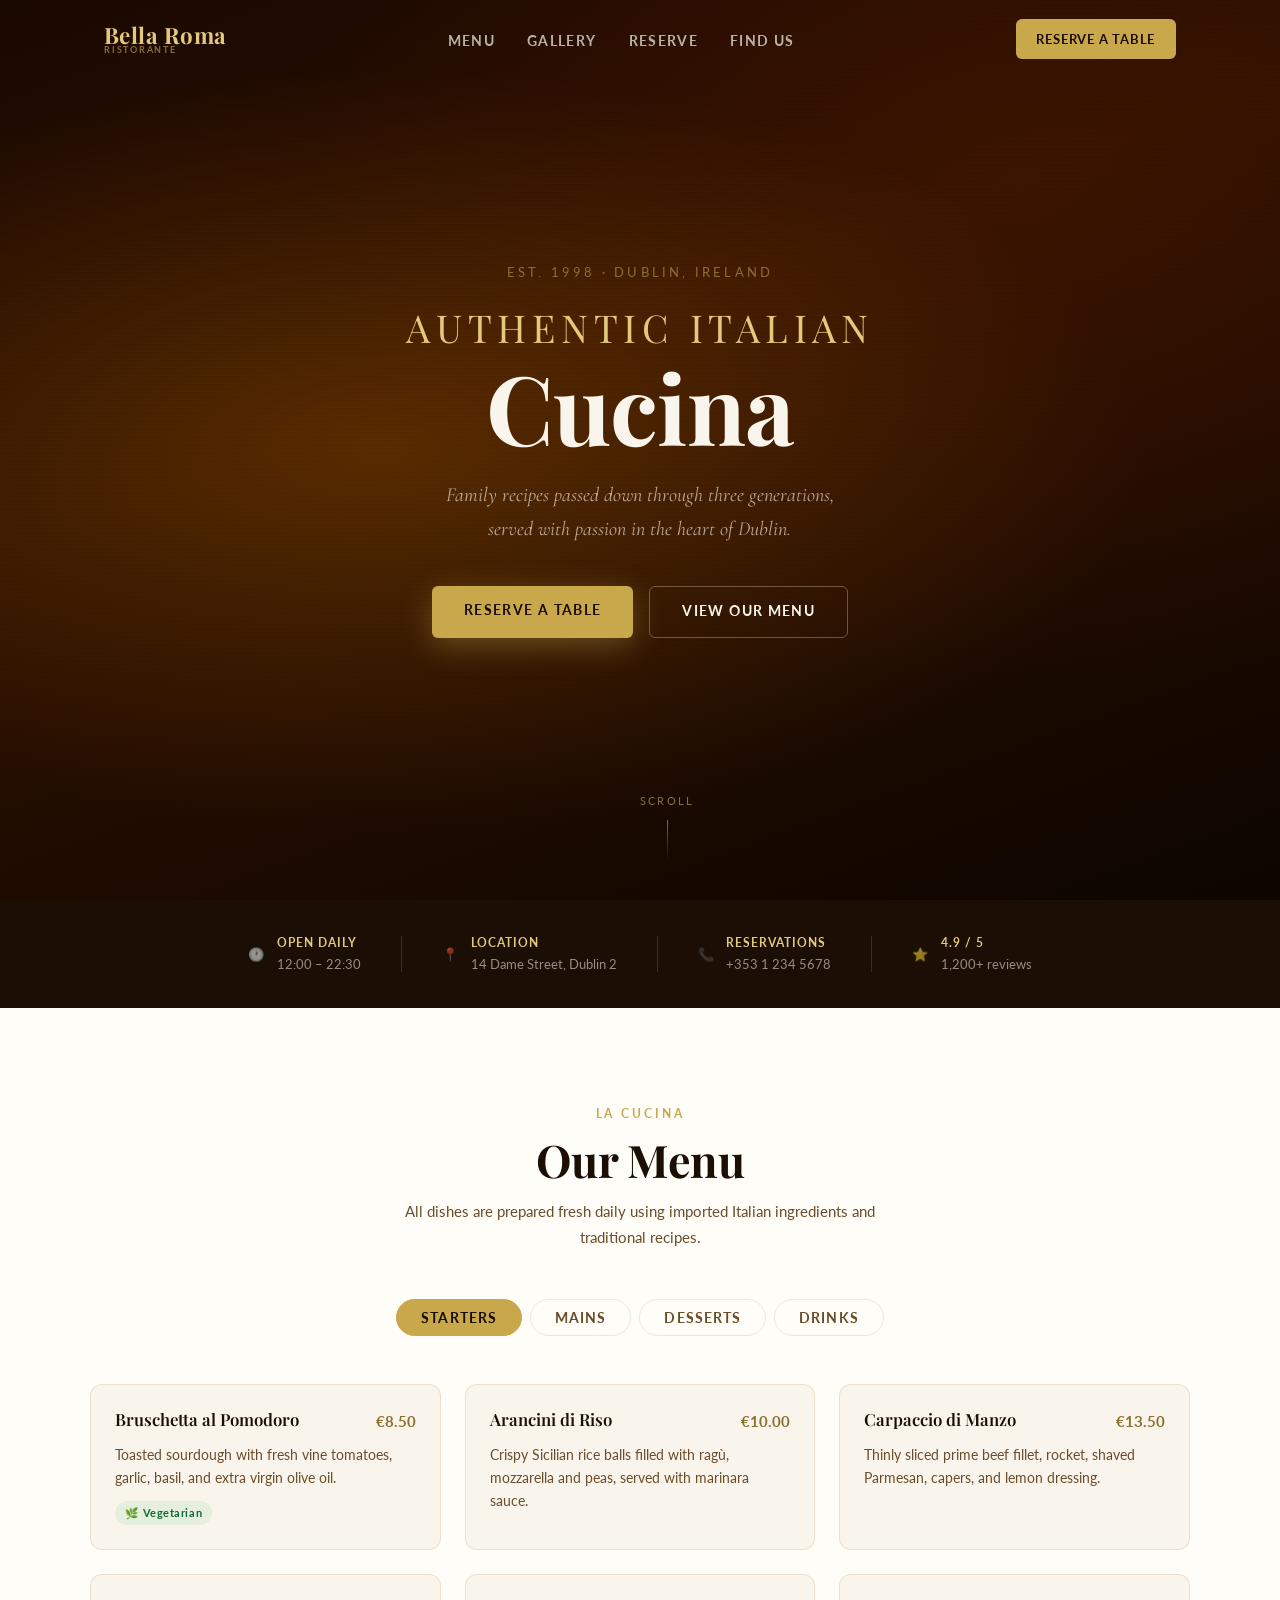
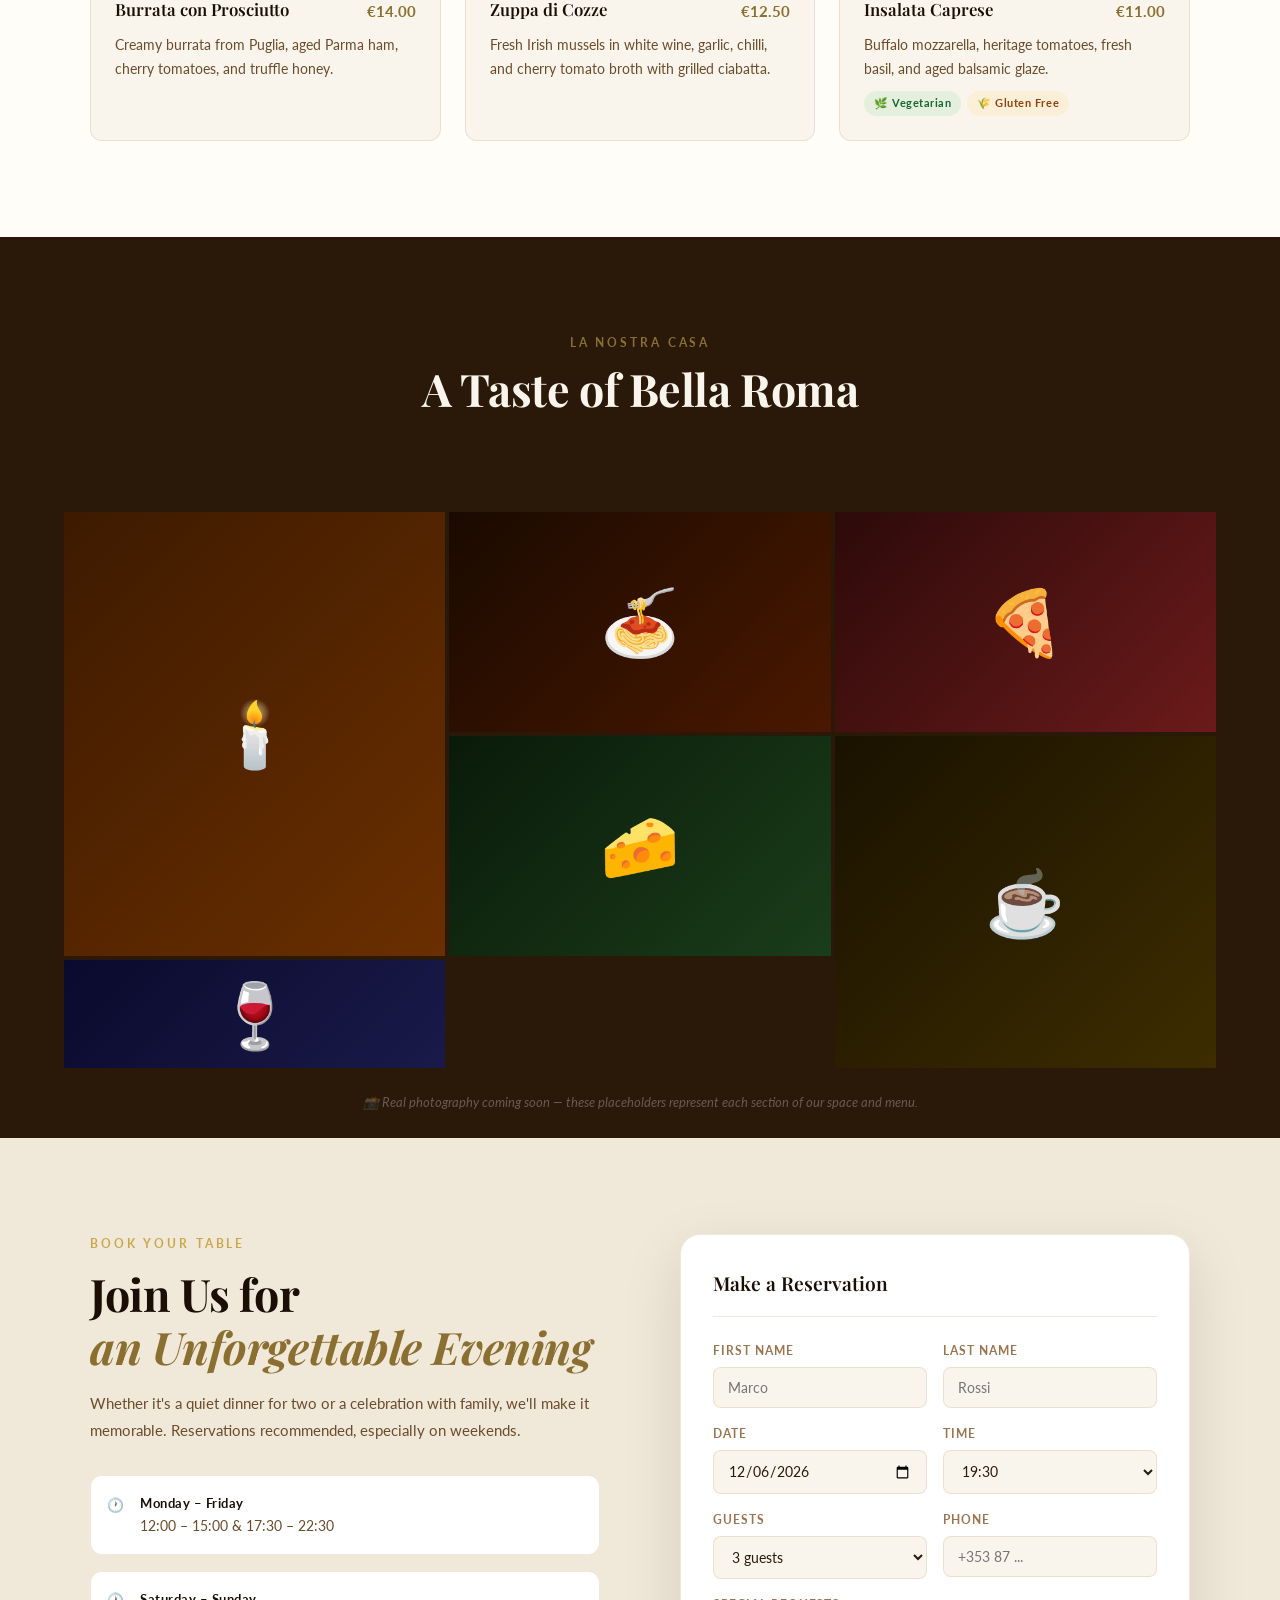
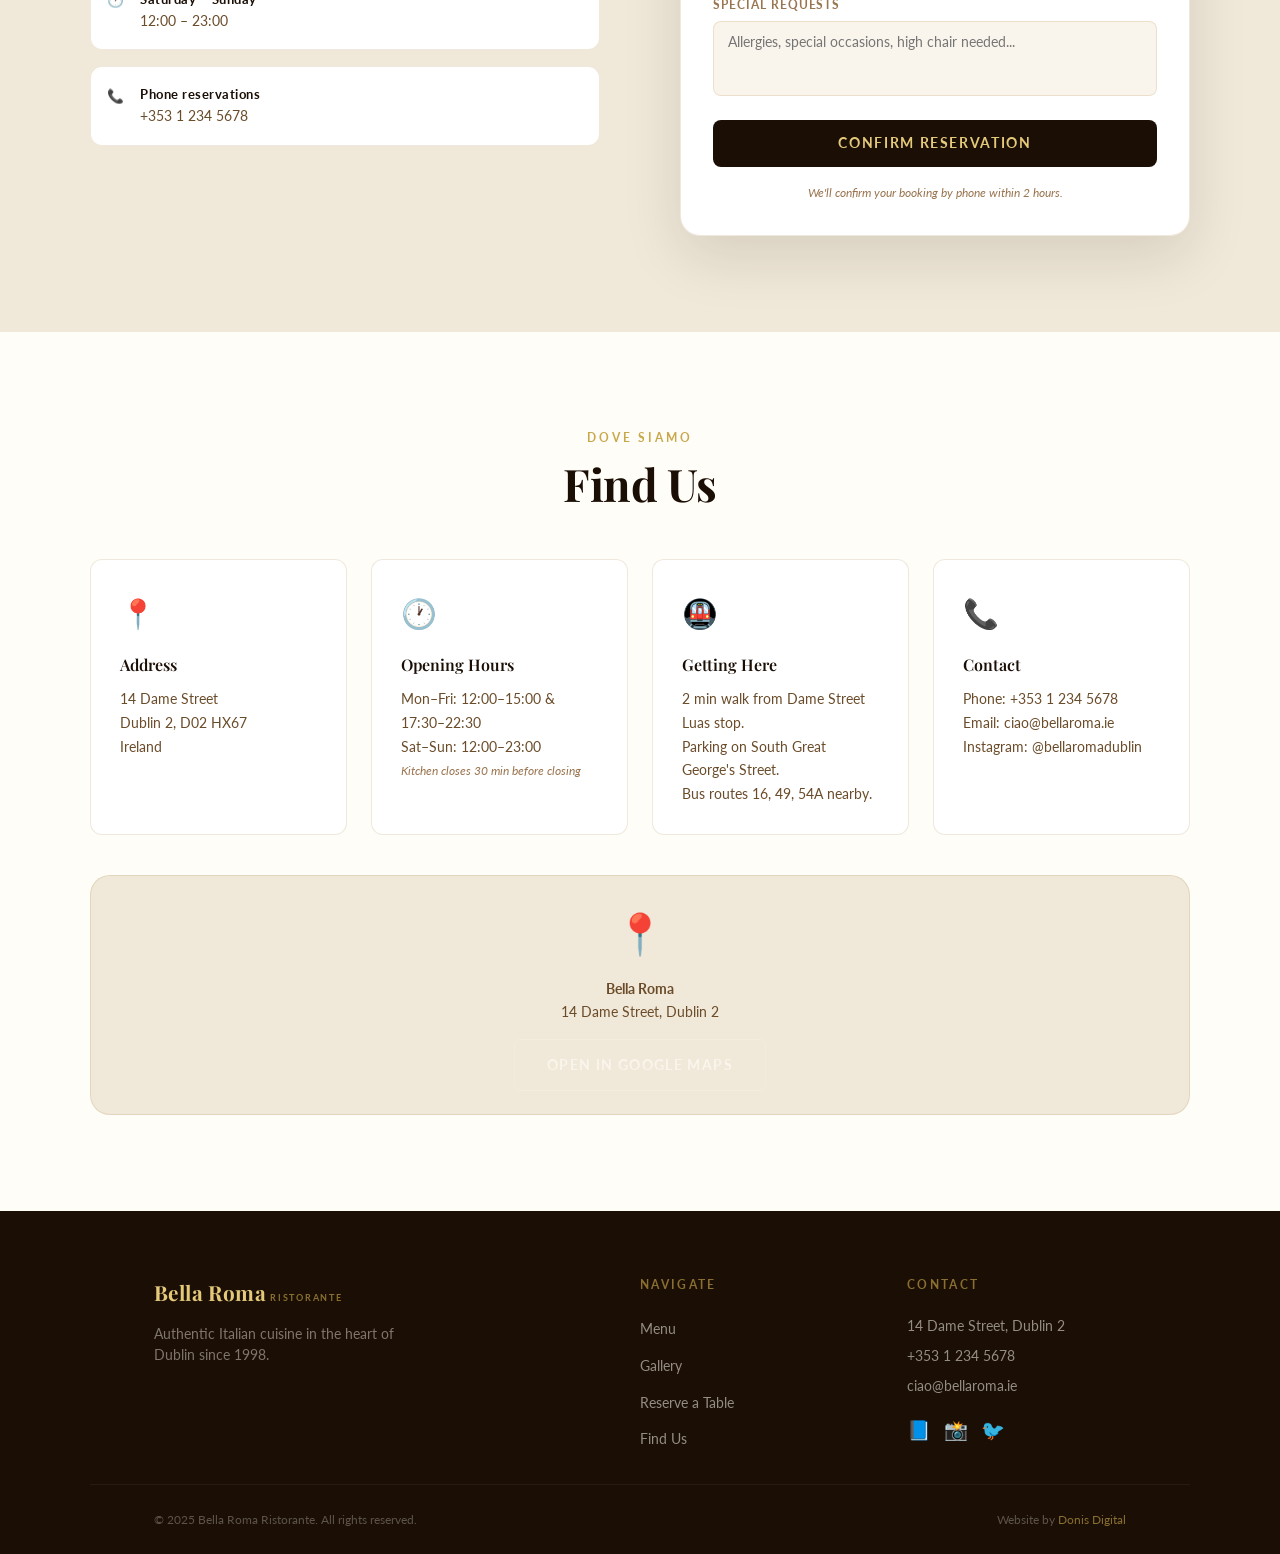
==== demos/bella-roma/index.html @ 7e06ce03 "Add Bella Roma demo" ====
<!DOCTYPE html>
<html lang="en">
<head>
  <meta charset="UTF-8"/>
  <meta name="viewport" content="width=device-width, initial-scale=1.0"/>
  <title>Bella Roma — Authentic Italian Restaurant Dublin</title>
  <link rel="preconnect" href="https://fonts.googleapis.com"/>
  <link href="https://fonts.googleapis.com/css2?family=Playfair+Display:ital,wght@0,400;0,600;0,700;1,400;1,600&family=Lato:wght@300;400;700&family=Cormorant+Garamond:ital,wght@0,300;0,400;1,300;1,400&display=swap" rel="stylesheet"/>
  <link rel="stylesheet" href="style.css"/>
</head>
<body>

  <!-- NAV -->
  <nav id="navbar">
    <div class="nav-inner">
      <div class="nav-logo">
        <span class="logo-text">Bella Roma</span>
        <span class="logo-sub">RISTORANTE</span>
      </div>
      <ul class="nav-links">
        <li><a href="#menu">Menu</a></li>
        <li><a href="#gallery">Gallery</a></li>
        <li><a href="#reservation">Reserve</a></li>
        <li><a href="#info">Find Us</a></li>
      </ul>
      <a href="#reservation" class="nav-reserve">Reserve a Table</a>
      <button class="nav-burger" id="burger" aria-label="Toggle menu">&#9776;</button>
    </div>
  </nav>

  <!-- MOBILE MENU -->
  <div class="mobile-menu" id="mobileMenu">
    <ul>
      <li><a href="#menu" onclick="closeMobile()">Menu</a></li>
      <li><a href="#gallery" onclick="closeMobile()">Gallery</a></li>
      <li><a href="#reservation" onclick="closeMobile()">Reserve</a></li>
      <li><a href="#info" onclick="closeMobile()">Find Us</a></li>
    </ul>
  </div>

  <!-- HERO -->
  <section id="hero">
    <div class="hero-bg"></div>
    <div class="hero-overlay"></div>
    <div class="hero-content">
      <p class="hero-eyebrow">Est. 1998 · Dublin, Ireland</p>
      <h1>
        <span class="hero-line1">Authentic Italian</span>
        <span class="hero-line2">Cucina</span>
      </h1>
      <p class="hero-desc">Family recipes passed down through three generations,<br/>served with passion in the heart of Dublin.</p>
      <div class="hero-ctas">
        <a href="#reservation" class="btn-primary">Reserve a Table</a>
        <a href="#menu" class="btn-outline">View Our Menu</a>
      </div>
    </div>
    <div class="hero-scroll">
      <span>Scroll</span>
      <div class="scroll-line"></div>
    </div>
  </section>

  <!-- INTRO STRIP -->
  <div class="intro-strip">
    <div class="strip-item">
      <span class="strip-icon">🕐</span>
      <div>
        <strong>Open Daily</strong>
        <span>12:00 – 22:30</span>
      </div>
    </div>
    <div class="strip-divider"></div>
    <div class="strip-item">
      <span class="strip-icon">📍</span>
      <div>
        <strong>Location</strong>
        <span>14 Dame Street, Dublin 2</span>
      </div>
    </div>
    <div class="strip-divider"></div>
    <div class="strip-item">
      <span class="strip-icon">📞</span>
      <div>
        <strong>Reservations</strong>
        <span>+353 1 234 5678</span>
      </div>
    </div>
    <div class="strip-divider"></div>
    <div class="strip-item">
      <span class="strip-icon">⭐</span>
      <div>
        <strong>4.9 / 5</strong>
        <span>1,200+ reviews</span>
      </div>
    </div>
  </div>

  <!-- MENU -->
  <section id="menu">
    <div class="container">
      <div class="section-header reveal">
        <p class="section-eyebrow">La Cucina</p>
        <h2>Our Menu</h2>
        <p class="section-sub">All dishes are prepared fresh daily using imported Italian ingredients and traditional recipes.</p>
      </div>

      <div class="menu-tabs reveal">
        <button class="tab-btn active" data-tab="starters">Starters</button>
        <button class="tab-btn" data-tab="mains">Mains</button>
        <button class="tab-btn" data-tab="desserts">Desserts</button>
        <button class="tab-btn" data-tab="drinks">Drinks</button>
      </div>

      <!-- STARTERS -->
      <div class="menu-panel active" id="tab-starters">
        <div class="menu-grid">
          <div class="menu-item reveal">
            <div class="menu-item-header">
              <h3>Bruschetta al Pomodoro</h3>
              <span class="price">€8.50</span>
            </div>
            <p>Toasted sourdough with fresh vine tomatoes, garlic, basil, and extra virgin olive oil.</p>
            <div class="menu-tags"><span class="tag veg">🌿 Vegetarian</span></div>
          </div>
          <div class="menu-item reveal">
            <div class="menu-item-header">
              <h3>Arancini di Riso</h3>
              <span class="price">€10.00</span>
            </div>
            <p>Crispy Sicilian rice balls filled with ragù, mozzarella and peas, served with marinara sauce.</p>
          </div>
          <div class="menu-item reveal">
            <div class="menu-item-header">
              <h3>Carpaccio di Manzo</h3>
              <span class="price">€13.50</span>
            </div>
            <p>Thinly sliced prime beef fillet, rocket, shaved Parmesan, capers, and lemon dressing.</p>
          </div>
          <div class="menu-item reveal">
            <div class="menu-item-header">
              <h3>Burrata con Prosciutto</h3>
              <span class="price">€14.00</span>
            </div>
            <p>Creamy burrata from Puglia, aged Parma ham, cherry tomatoes, and truffle honey.</p>
          </div>
          <div class="menu-item reveal">
            <div class="menu-item-header">
              <h3>Zuppa di Cozze</h3>
              <span class="price">€12.50</span>
            </div>
            <p>Fresh Irish mussels in white wine, garlic, chilli, and cherry tomato broth with grilled ciabatta.</p>
          </div>
          <div class="menu-item reveal">
            <div class="menu-item-header">
              <h3>Insalata Caprese</h3>
              <span class="price">€11.00</span>
            </div>
            <p>Buffalo mozzarella, heritage tomatoes, fresh basil, and aged balsamic glaze.</p>
            <div class="menu-tags"><span class="tag veg">🌿 Vegetarian</span><span class="tag gf">🌾 Gluten Free</span></div>
          </div>
        </div>
      </div>

      <!-- MAINS -->
      <div class="menu-panel" id="tab-mains">
        <div class="menu-grid">
          <div class="menu-item reveal">
            <div class="menu-item-header">
              <h3>Spaghetti Carbonara</h3>
              <span class="price">€17.50</span>
            </div>
            <p>Egg yolk, Pecorino Romano, guanciale, and black pepper. No cream — the Roman way.</p>
            <div class="menu-tags"><span class="tag popular">🔥 Most popular</span></div>
          </div>
          <div class="menu-item reveal">
            <div class="menu-item-header">
              <h3>Tagliatelle al Ragù</h3>
              <span class="price">€18.00</span>
            </div>
            <p>Slow-cooked Bolognese with beef, pork, and veal, topped with aged Parmigiano Reggiano.</p>
          </div>
          <div class="menu-item reveal">
            <div class="menu-item-header">
              <h3>Risotto ai Funghi Porcini</h3>
              <span class="price">€19.00</span>
            </div>
            <p>Carnaroli rice with wild porcini mushrooms, white wine, and truffle oil. Finished with butter and Parmesan.</p>
            <div class="menu-tags"><span class="tag veg">🌿 Vegetarian</span></div>
          </div>
          <div class="menu-item reveal">
            <div class="menu-item-header">
              <h3>Branzino al Forno</h3>
              <span class="price">€24.00</span>
            </div>
            <p>Whole oven-roasted sea bass with capers, olives, cherry tomatoes, white wine, and roasted potatoes.</p>
            <div class="menu-tags"><span class="tag gf">🌾 Gluten Free</span></div>
          </div>
          <div class="menu-item reveal">
            <div class="menu-item-header">
              <h3>Osso Buco alla Milanese</h3>
              <span class="price">€26.50</span>
            </div>
            <p>Braised veal shank in white wine and gremolata, served with saffron risotto and seasonal vegetables.</p>
          </div>
          <div class="menu-item reveal">
            <div class="menu-item-header">
              <h3>Pizza Margherita DOC</h3>
              <span class="price">€15.00</span>
            </div>
            <p>San Marzano tomatoes, buffalo mozzarella, and fresh basil on our 48-hour fermented sourdough base.</p>
            <div class="menu-tags"><span class="tag veg">🌿 Vegetarian</span></div>
          </div>
        </div>
      </div>

      <!-- DESSERTS -->
      <div class="menu-panel" id="tab-desserts">
        <div class="menu-grid">
          <div class="menu-item reveal">
            <div class="menu-item-header">
              <h3>Tiramisù della Casa</h3>
              <span class="price">€8.50</span>
            </div>
            <p>Our grandmother's recipe — mascarpone, espresso-soaked savoiardi, and dark cocoa dusting.</p>
            <div class="menu-tags"><span class="tag popular">🔥 House special</span></div>
          </div>
          <div class="menu-item reveal">
            <div class="menu-item-header">
              <h3>Panna Cotta al Lampone</h3>
              <span class="price">€7.50</span>
            </div>
            <p>Silky vanilla panna cotta with fresh raspberry coulis and crushed amaretti biscuits.</p>
            <div class="menu-tags"><span class="tag gf">🌾 Gluten Free</span></div>
          </div>
          <div class="menu-item reveal">
            <div class="menu-item-header">
              <h3>Cannolo Siciliano</h3>
              <span class="price">€7.00</span>
            </div>
            <p>Crispy pastry shell filled with sweetened ricotta, candied orange peel, and dark chocolate chips.</p>
          </div>
          <div class="menu-item reveal">
            <div class="menu-item-header">
              <h3>Gelato Artigianale</h3>
              <span class="price">€6.50</span>
            </div>
            <p>Three scoops of our handmade gelato. Ask your server for today's flavours.</p>
            <div class="menu-tags"><span class="tag veg">🌿 Vegetarian</span></div>
          </div>
        </div>
      </div>

      <!-- DRINKS -->
      <div class="menu-panel" id="tab-drinks">
        <div class="menu-grid">
          <div class="menu-item reveal">
            <div class="menu-item-header">
              <h3>Aperol Spritz</h3>
              <span class="price">€10.00</span>
            </div>
            <p>Aperol, Prosecco, and a splash of soda water over ice with a slice of orange.</p>
          </div>
          <div class="menu-item reveal">
            <div class="menu-item-header">
              <h3>Negroni</h3>
              <span class="price">€11.50</span>
            </div>
            <p>Campari, sweet vermouth, and gin — the Italian classic, stirred and served over a large ice cube.</p>
          </div>
          <div class="menu-item reveal">
            <div class="menu-item-header">
              <h3>Barolo DOCG</h3>
              <span class="price">€12.00 / glass</span>
            </div>
            <p>The king of Italian reds. Full-bodied Nebbiolo from the Langhe hills of Piedmont.</p>
          </div>
          <div class="menu-item reveal">
            <div class="menu-item-header">
              <h3>San Pellegrino</h3>
              <span class="price">€3.50</span>
            </div>
            <p>Sparkling or still. The Italian way to hydrate.</p>
          </div>
        </div>
      </div>
    </div>
  </section>

  <!-- GALLERY -->
  <section id="gallery">
    <div class="container">
      <div class="section-header reveal">
        <p class="section-eyebrow">La Nostra Casa</p>
        <h2>A Taste of Bella Roma</h2>
      </div>
    </div>
    <div class="gallery-grid">
      <div class="gallery-item gi-large reveal" style="background: linear-gradient(135deg,#3d1a00,#6b2f00)">
        <div class="gallery-label">The dining room</div>
        <div class="gallery-emoji">🕯️</div>
      </div>
      <div class="gallery-item reveal" style="background: linear-gradient(135deg,#1a0a00,#4a1800)">
        <div class="gallery-label">Spaghetti Carbonara</div>
        <div class="gallery-emoji">🍝</div>
      </div>
      <div class="gallery-item reveal" style="background: linear-gradient(135deg,#2d0a0a,#6b1a1a)">
        <div class="gallery-label">Wood-fired pizza</div>
        <div class="gallery-emoji">🍕</div>
      </div>
      <div class="gallery-item reveal" style="background: linear-gradient(135deg,#0a1a0a,#1a3d1a)">
        <div class="gallery-label">Burrata & Prosciutto</div>
        <div class="gallery-emoji">🧀</div>
      </div>
      <div class="gallery-item gi-large reveal" style="background: linear-gradient(135deg,#1a1200,#3d2d00)">
        <div class="gallery-label">Tiramisù della casa</div>
        <div class="gallery-emoji">☕</div>
      </div>
      <div class="gallery-item reveal" style="background: linear-gradient(135deg,#0a0a2d,#1a1a4a)">
        <div class="gallery-label">Our wine cellar</div>
        <div class="gallery-emoji">🍷</div>
      </div>
    </div>
    <p class="gallery-note reveal">📸 Real photography coming soon — these placeholders represent each section of our space and menu.</p>
  </section>

  <!-- RESERVATION -->
  <section id="reservation">
    <div class="container">
      <div class="reservation-grid">
        <div class="res-left reveal">
          <p class="section-eyebrow">Book Your Table</p>
          <h2>Join Us for<br/><em>an Unforgettable Evening</em></h2>
          <p class="res-desc">Whether it's a quiet dinner for two or a celebration with family, we'll make it memorable. Reservations recommended, especially on weekends.</p>
          <div class="res-details">
            <div class="res-detail-item">
              <span class="res-icon">🕐</span>
              <div>
                <strong>Monday – Friday</strong>
                <span>12:00 – 15:00 &amp; 17:30 – 22:30</span>
              </div>
            </div>
            <div class="res-detail-item">
              <span class="res-icon">🕐</span>
              <div>
                <strong>Saturday – Sunday</strong>
                <span>12:00 – 23:00</span>
              </div>
            </div>
            <div class="res-detail-item">
              <span class="res-icon">📞</span>
              <div>
                <strong>Phone reservations</strong>
                <span>+353 1 234 5678</span>
              </div>
            </div>
          </div>
        </div>
        <div class="res-right reveal">
          <div class="res-form-card">
            <h3>Make a Reservation</h3>
            <div class="res-form">
              <div class="form-row">
                <div class="form-group">
                  <label>First name</label>
                  <input type="text" placeholder="Marco"/>
                </div>
                <div class="form-group">
                  <label>Last name</label>
                  <input type="text" placeholder="Rossi"/>
                </div>
              </div>
              <div class="form-row">
                <div class="form-group">
                  <label>Date</label>
                  <input type="date"/>
                </div>
                <div class="form-group">
                  <label>Time</label>
                  <select>
                    <option>12:00</option><option>12:30</option>
                    <option>13:00</option><option>13:30</option>
                    <option>17:30</option><option>18:00</option>
                    <option>18:30</option><option>19:00</option>
                    <option selected>19:30</option><option>20:00</option>
                    <option>20:30</option><option>21:00</option>
                    <option>21:30</option><option>22:00</option>
                  </select>
                </div>
              </div>
              <div class="form-row">
                <div class="form-group">
                  <label>Guests</label>
                  <select>
                    <option>1 guest</option>
                    <option>2 guests</option>
                    <option selected>3 guests</option>
                    <option>4 guests</option>
                    <option>5 guests</option>
                    <option>6+ guests</option>
                  </select>
                </div>
                <div class="form-group">
                  <label>Phone</label>
                  <input type="tel" placeholder="+353 87 ..."/>
                </div>
              </div>
              <div class="form-group full">
                <label>Special requests</label>
                <textarea rows="3" placeholder="Allergies, special occasions, high chair needed..."></textarea>
              </div>
              <button class="btn-reserve" id="reserveBtn">Confirm Reservation</button>
              <p class="form-note">We'll confirm your booking by phone within 2 hours.</p>
            </div>
          </div>
        </div>
      </div>
    </div>
  </section>

  <!-- INFO / FIND US -->
  <section id="info">
    <div class="container">
      <div class="section-header reveal">
        <p class="section-eyebrow">Dove Siamo</p>
        <h2>Find Us</h2>
      </div>
      <div class="info-grid">
        <div class="info-card reveal">
          <div class="info-icon">📍</div>
          <h3>Address</h3>
          <p>14 Dame Street<br/>Dublin 2, D02 HX67<br/>Ireland</p>
        </div>
        <div class="info-card reveal">
          <div class="info-icon">🕐</div>
          <h3>Opening Hours</h3>
          <p>
            Mon–Fri: 12:00–15:00 &amp; 17:30–22:30<br/>
            Sat–Sun: 12:00–23:00<br/>
            <em>Kitchen closes 30 min before closing</em>
          </p>
        </div>
        <div class="info-card reveal">
          <div class="info-icon">🚇</div>
          <h3>Getting Here</h3>
          <p>2 min walk from Dame Street Luas stop.<br/>Parking on South Great George's Street.<br/>Bus routes 16, 49, 54A nearby.</p>
        </div>
        <div class="info-card reveal">
          <div class="info-icon">📞</div>
          <h3>Contact</h3>
          <p>
            Phone: +353 1 234 5678<br/>
            Email: ciao@bellaroma.ie<br/>
            Instagram: @bellaromadublin
          </p>
        </div>
      </div>
      <div class="map-placeholder reveal">
        <div class="map-inner">
          <span class="map-pin">📍</span>
          <p><strong>Bella Roma</strong><br/>14 Dame Street, Dublin 2</p>
          <a href="https://maps.google.com" target="_blank" class="btn-outline" style="margin-top:1rem;display:inline-block">Open in Google Maps</a>
        </div>
      </div>
    </div>
  </section>

  <!-- FOOTER -->
  <footer>
    <div class="footer-inner">
      <div class="footer-logo">
        <span class="logo-text">Bella Roma</span>
        <span class="logo-sub">RISTORANTE</span>
        <p>Authentic Italian cuisine in the heart of Dublin since 1998.</p>
      </div>
      <div class="footer-links">
        <h4>Navigate</h4>
        <ul>
          <li><a href="#menu">Menu</a></li>
          <li><a href="#gallery">Gallery</a></li>
          <li><a href="#reservation">Reserve a Table</a></li>
          <li><a href="#info">Find Us</a></li>
        </ul>
      </div>
      <div class="footer-contact">
        <h4>Contact</h4>
        <p>14 Dame Street, Dublin 2</p>
        <p>+353 1 234 5678</p>
        <p>ciao@bellaroma.ie</p>
        <div class="social-links">
          <a href="#">📘</a>
          <a href="#">📸</a>
          <a href="#">🐦</a>
        </div>
      </div>
    </div>
    <div class="footer-bottom">
      <p>© 2025 Bella Roma Ristorante. All rights reserved.</p>
      <p class="footer-credit">Website by <a href="#">Donis Digital</a></p>
    </div>
  </footer>

  <script src="script.js"></script>
</body>
</html>
---- demos/bella-roma/style.css ----
/* ── ROOT VARIABLES ── */
:root {
  --cream: #faf5ec;
  --cream2: #f0e8d8;
  --warm-white: #fffdf8;
  --dark: #1a0e05;
  --dark2: #2a1808;
  --dark3: #3d2210;
  --gold: #c9a84c;
  --gold-light: #e4c97a;
  --gold-dim: #8a6f30;
  --red: #9b1c1c;
  --red-light: #c53030;
  --text: #2a1808;
  --text-muted: #6b4c2a;
  --text-light: #9a7550;
  --border: rgba(180,140,80,0.2);
  --border-dark: rgba(201,168,76,0.3);
  --shadow: 0 20px 60px rgba(26,14,5,0.12);
  --shadow-lg: 0 40px 100px rgba(26,14,5,0.2);
  --radius: 12px;
  --radius-lg: 20px;
}

/* ── RESET & BASE ── */
*, *::before, *::after { box-sizing: border-box; margin: 0; padding: 0; }
html { scroll-behavior: smooth; }
body {
  background: var(--cream);
  color: var(--text);
  font-family: 'Lato', sans-serif;
  font-size: 16px;
  line-height: 1.7;
  overflow-x: hidden;
}
a { color: inherit; text-decoration: none; }
img { max-width: 100%; }

/* ── NAV ── */
#navbar {
  position: fixed;
  top: 0; left: 0; right: 0;
  z-index: 100;
  transition: all 0.3s;
}
#navbar.scrolled {
  background: rgba(26,14,5,0.95);
  backdrop-filter: blur(20px);
  box-shadow: 0 2px 30px rgba(0,0,0,0.3);
}
.nav-inner {
  max-width: 1200px;
  margin: 0 auto;
  padding: 1.2rem 5%;
  display: flex;
  align-items: center;
  justify-content: space-between;
}
.nav-logo {
  display: flex;
  flex-direction: column;
  line-height: 1;
}
.logo-text {
  font-family: 'Playfair Display', serif;
  font-size: 1.4rem;
  font-weight: 700;
  color: var(--gold-light);
  letter-spacing: 0.02em;
}
.logo-sub {
  font-size: 0.55rem;
  letter-spacing: 0.2em;
  color: var(--gold-dim);
  font-weight: 700;
}
.nav-links {
  display: flex;
  gap: 2rem;
  list-style: none;
}
.nav-links a {
  font-size: 0.85rem;
  font-weight: 700;
  color: rgba(250,245,236,0.7);
  letter-spacing: 0.1em;
  text-transform: uppercase;
  transition: color 0.2s;
}
.nav-links a:hover { color: var(--gold-light); }
.nav-reserve {
  background: var(--gold);
  color: var(--dark);
  padding: 0.55rem 1.3rem;
  border-radius: 6px;
  font-size: 0.82rem;
  font-weight: 700;
  letter-spacing: 0.06em;
  text-transform: uppercase;
  transition: all 0.2s;
}
.nav-reserve:hover {
  background: var(--gold-light);
  transform: translateY(-1px);
}
.nav-burger {
  display: none;
  background: none;
  border: none;
  color: var(--gold-light);
  font-size: 1.5rem;
  cursor: pointer;
}

/* ── MOBILE MENU ── */
.mobile-menu {
  display: none;
  position: fixed;
  top: 70px; left: 0; right: 0;
  background: rgba(26,14,5,0.98);
  z-index: 99;
  padding: 1rem 0;
  border-bottom: 1px solid var(--border-dark);
}
.mobile-menu.open { display: block; }
.mobile-menu ul { list-style: none; }
.mobile-menu a {
  display: block;
  padding: 0.9rem 5%;
  color: var(--cream);
  font-size: 0.95rem;
  font-weight: 700;
  letter-spacing: 0.08em;
  text-transform: uppercase;
  border-bottom: 1px solid rgba(255,255,255,0.05);
  transition: color 0.2s;
}
.mobile-menu a:hover { color: var(--gold-light); }

/* ── HERO ── */
#hero {
  min-height: 100vh;
  position: relative;
  display: flex;
  align-items: center;
  justify-content: center;
  overflow: hidden;
}
.hero-bg {
  position: absolute;
  inset: 0;
  background:
    radial-gradient(ellipse at 30% 50%, rgba(157,87,0,0.4) 0%, transparent 60%),
    radial-gradient(ellipse at 80% 20%, rgba(100,30,0,0.3) 0%, transparent 50%),
    linear-gradient(160deg, #1a0800 0%, #2d1000 40%, #0d0500 100%);
}
.hero-overlay {
  position: absolute;
  inset: 0;
  background-image:
    repeating-linear-gradient(
      0deg,
      transparent,
      transparent 2px,
      rgba(0,0,0,0.03) 2px,
      rgba(0,0,0,0.03) 4px
    );
}
.hero-content {
  position: relative;
  z-index: 2;
  text-align: center;
  padding: 0 5%;
  max-width: 800px;
}
.hero-eyebrow {
  font-size: 0.8rem;
  letter-spacing: 0.25em;
  text-transform: uppercase;
  color: var(--gold-dim);
  margin-bottom: 1.5rem;
  animation: fadeUp 0.8s ease both;
}
.hero-content h1 {
  font-family: 'Playfair Display', serif;
  font-weight: 700;
  font-size: clamp(3rem, 8vw, 6rem);
  line-height: 1;
  color: var(--cream);
  letter-spacing: -0.01em;
}
.hero-line1 {
  display: block;
  font-size: 0.4em;
  font-weight: 400;
  letter-spacing: 0.15em;
  color: var(--gold-light);
  text-transform: uppercase;
  margin-bottom: 0.3em;
  animation: fadeUp 0.8s 0.1s ease both;
}
.hero-line2 {
  display: block;
  animation: fadeUp 0.8s 0.2s ease both;
}
.hero-desc {
  margin-top: 1.5rem;
  font-family: 'Cormorant Garamond', serif;
  font-size: 1.25rem;
  font-style: italic;
  color: rgba(250,245,236,0.65);
  line-height: 1.7;
  animation: fadeUp 0.8s 0.3s ease both;
}
.hero-ctas {
  display: flex;
  gap: 1rem;
  justify-content: center;
  margin-top: 2.5rem;
  animation: fadeUp 0.8s 0.4s ease both;
}
.btn-primary {
  background: var(--gold);
  color: var(--dark);
  padding: 0.85rem 2rem;
  border-radius: 6px;
  font-size: 0.85rem;
  font-weight: 700;
  letter-spacing: 0.1em;
  text-transform: uppercase;
  transition: all 0.2s;
  box-shadow: 0 8px 30px rgba(201,168,76,0.35);
}
.btn-primary:hover {
  background: var(--gold-light);
  transform: translateY(-2px);
  box-shadow: 0 12px 40px rgba(201,168,76,0.5);
}
.btn-outline {
  background: transparent;
  color: var(--cream);
  border: 1px solid rgba(250,245,236,0.3);
  padding: 0.85rem 2rem;
  border-radius: 6px;
  font-size: 0.85rem;
  font-weight: 700;
  letter-spacing: 0.1em;
  text-transform: uppercase;
  transition: all 0.2s;
}
.btn-outline:hover {
  border-color: var(--gold);
  color: var(--gold-light);
}
.hero-scroll {
  position: absolute;
  bottom: 2.5rem;
  left: 50%;
  transform: translateX(-50%);
  display: flex;
  flex-direction: column;
  align-items: center;
  gap: 0.6rem;
  color: var(--gold-dim);
  font-size: 0.68rem;
  letter-spacing: 0.2em;
  text-transform: uppercase;
  animation: fadeUp 1s 0.8s ease both;
}
.scroll-line {
  width: 1px;
  height: 40px;
  background: linear-gradient(to bottom, var(--gold-dim), transparent);
  animation: scrollPulse 2s ease infinite;
}
@keyframes scrollPulse {
  0%,100% { transform: scaleY(1); opacity: 1; }
  50% { transform: scaleY(0.5); opacity: 0.5; }
}

/* ── INTRO STRIP ── */
.intro-strip {
  background: var(--dark);
  padding: 1.5rem 5%;
  display: flex;
  align-items: center;
  justify-content: center;
  gap: 0;
  flex-wrap: wrap;
}
.strip-item {
  display: flex;
  align-items: center;
  gap: 0.8rem;
  padding: 0.5rem 2.5rem;
}
.strip-item div {
  display: flex;
  flex-direction: column;
}
.strip-item strong {
  font-size: 0.78rem;
  font-weight: 700;
  color: var(--gold-light);
  letter-spacing: 0.08em;
  text-transform: uppercase;
}
.strip-item span {
  font-size: 0.82rem;
  color: rgba(250,245,236,0.55);
}
.strip-icon { font-size: 1.2rem; }
.strip-divider {
  width: 1px;
  height: 36px;
  background: rgba(201,168,76,0.2);
}

/* ── SECTIONS ── */
section { padding: 6rem 5%; }
.container { max-width: 1100px; margin: 0 auto; }

/* ── SECTION HEADERS ── */
.section-header { text-align: center; margin-bottom: 3rem; }
.section-eyebrow {
  font-family: 'Lato', sans-serif;
  font-size: 0.72rem;
  font-weight: 700;
  letter-spacing: 0.25em;
  text-transform: uppercase;
  color: var(--gold);
  margin-bottom: 0.6rem;
}
h2 {
  font-family: 'Playfair Display', serif;
  font-weight: 700;
  font-size: clamp(1.8rem, 4vw, 2.8rem);
  line-height: 1.2;
  letter-spacing: -0.01em;
  color: var(--dark);
}
h2 em {
  font-style: italic;
  color: var(--gold-dim);
}
.section-sub {
  margin-top: 0.8rem;
  font-size: 0.95rem;
  color: var(--text-muted);
  max-width: 500px;
  margin-left: auto;
  margin-right: auto;
}

/* ── MENU SECTION ── */
#menu { background: var(--warm-white); }

.menu-tabs {
  display: flex;
  justify-content: center;
  gap: 0.5rem;
  margin-bottom: 3rem;
  flex-wrap: wrap;
}
.tab-btn {
  background: transparent;
  border: 1px solid var(--border);
  color: var(--text-muted);
  padding: 0.6rem 1.5rem;
  border-radius: 100px;
  font-family: 'Lato', sans-serif;
  font-size: 0.85rem;
  font-weight: 700;
  letter-spacing: 0.08em;
  text-transform: uppercase;
  cursor: pointer;
  transition: all 0.2s;
}
.tab-btn:hover {
  border-color: var(--gold);
  color: var(--gold-dim);
}
.tab-btn.active {
  background: var(--gold);
  border-color: var(--gold);
  color: var(--dark);
}

.menu-panel { display: none; }
.menu-panel.active { display: block; }

.menu-grid {
  display: grid;
  grid-template-columns: repeat(auto-fill, minmax(320px, 1fr));
  gap: 1.5rem;
}

.menu-item {
  background: var(--cream);
  border: 1px solid var(--border);
  border-radius: var(--radius);
  padding: 1.5rem;
  transition: all 0.25s;
}
.menu-item:hover {
  border-color: var(--gold);
  box-shadow: 0 8px 30px rgba(201,168,76,0.1);
  transform: translateY(-2px);
}
.menu-item-header {
  display: flex;
  justify-content: space-between;
  align-items: flex-start;
  gap: 1rem;
  margin-bottom: 0.5rem;
}
.menu-item h3 {
  font-family: 'Playfair Display', serif;
  font-weight: 600;
  font-size: 1.05rem;
  color: var(--dark);
  line-height: 1.3;
}
.price {
  font-family: 'Lato', sans-serif;
  font-weight: 700;
  font-size: 0.95rem;
  color: var(--gold-dim);
  white-space: nowrap;
}
.menu-item p {
  font-size: 0.88rem;
  color: var(--text-muted);
  line-height: 1.65;
}
.menu-tags {
  display: flex;
  gap: 0.4rem;
  flex-wrap: wrap;
  margin-top: 0.7rem;
}
.tag {
  font-size: 0.68rem;
  font-weight: 700;
  letter-spacing: 0.05em;
  padding: 0.2rem 0.6rem;
  border-radius: 100px;
}
.tag.veg { background: rgba(34,197,94,0.1); color: #166534; }
.tag.gf { background: rgba(251,191,36,0.1); color: #92400e; }
.tag.popular { background: rgba(239,68,68,0.1); color: #991b1b; }

/* ── GALLERY ── */
#gallery { background: var(--dark2); padding-bottom: 0; }
#gallery .container { padding-bottom: 3rem; }
#gallery h2 { color: var(--cream); }
#gallery .section-eyebrow { color: var(--gold-dim); }

.gallery-grid {
  display: grid;
  grid-template-columns: repeat(3, 1fr);
  grid-template-rows: 220px 220px;
  gap: 4px;
}
.gallery-item {
  position: relative;
  overflow: hidden;
  display: flex;
  align-items: center;
  justify-content: center;
  cursor: pointer;
}
.gallery-item:hover .gallery-emoji { transform: scale(1.2); }
.gallery-item:hover .gallery-label { opacity: 1; }
.gi-large { grid-row: span 2; }
.gallery-emoji {
  font-size: 4rem;
  transition: transform 0.4s ease;
  z-index: 1;
}
.gallery-label {
  position: absolute;
  bottom: 0; left: 0; right: 0;
  padding: 1rem;
  background: linear-gradient(transparent, rgba(0,0,0,0.7));
  color: var(--cream);
  font-size: 0.78rem;
  font-weight: 700;
  letter-spacing: 0.1em;
  text-transform: uppercase;
  opacity: 0;
  transition: opacity 0.3s;
  z-index: 2;
}
.gallery-note {
  text-align: center;
  padding: 1.5rem;
  font-size: 0.8rem;
  color: rgba(250,245,236,0.3);
  font-style: italic;
  background: var(--dark2);
}

/* ── RESERVATION ── */
#reservation { background: var(--cream2); }
.reservation-grid {
  display: grid;
  grid-template-columns: 1fr 1fr;
  gap: 5rem;
  align-items: start;
}
.res-left h2 { margin-top: 0.8rem; }
.res-desc {
  margin-top: 1rem;
  font-size: 0.95rem;
  color: var(--text-muted);
  line-height: 1.75;
}
.res-details { margin-top: 2rem; display: flex; flex-direction: column; gap: 1rem; }
.res-detail-item {
  display: flex;
  align-items: flex-start;
  gap: 1rem;
  padding: 1rem;
  background: white;
  border: 1px solid var(--border);
  border-radius: var(--radius);
}
.res-icon { font-size: 1.2rem; margin-top: 0.1rem; }
.res-detail-item div { display: flex; flex-direction: column; }
.res-detail-item strong { font-size: 0.82rem; font-weight: 700; color: var(--dark); letter-spacing: 0.04em; }
.res-detail-item span { font-size: 0.85rem; color: var(--text-muted); }

.res-form-card {
  background: white;
  border: 1px solid var(--border);
  border-radius: var(--radius-lg);
  padding: 2rem;
  box-shadow: var(--shadow);
}
.res-form-card h3 {
  font-family: 'Playfair Display', serif;
  font-size: 1.2rem;
  font-weight: 600;
  color: var(--dark);
  margin-bottom: 1.5rem;
  padding-bottom: 1rem;
  border-bottom: 1px solid var(--border);
}
.res-form { display: flex; flex-direction: column; gap: 1rem; }
.form-row {
  display: grid;
  grid-template-columns: 1fr 1fr;
  gap: 1rem;
}
.form-group { display: flex; flex-direction: column; gap: 0.35rem; }
.form-group.full { grid-column: 1 / -1; }
.form-group label {
  font-size: 0.75rem;
  font-weight: 700;
  letter-spacing: 0.08em;
  text-transform: uppercase;
  color: var(--text-light);
}
.form-group input,
.form-group select,
.form-group textarea {
  background: var(--cream);
  border: 1px solid var(--border);
  border-radius: 8px;
  padding: 0.7rem 0.9rem;
  color: var(--text);
  font-family: 'Lato', sans-serif;
  font-size: 0.9rem;
  outline: none;
  transition: border-color 0.2s;
  resize: none;
}
.form-group input:focus,
.form-group select:focus,
.form-group textarea:focus {
  border-color: var(--gold);
  box-shadow: 0 0 0 3px rgba(201,168,76,0.12);
}
.btn-reserve {
  width: 100%;
  background: var(--dark);
  color: var(--gold-light);
  border: none;
  padding: 0.95rem;
  border-radius: 8px;
  font-family: 'Lato', sans-serif;
  font-size: 0.85rem;
  font-weight: 700;
  letter-spacing: 0.12em;
  text-transform: uppercase;
  cursor: pointer;
  transition: all 0.2s;
  margin-top: 0.5rem;
}
.btn-reserve:hover {
  background: var(--dark3);
  transform: translateY(-1px);
  box-shadow: 0 8px 25px rgba(26,14,5,0.25);
}
.form-note {
  text-align: center;
  font-size: 0.75rem;
  color: var(--text-light);
  font-style: italic;
}

/* ── INFO SECTION ── */
#info { background: var(--warm-white); }
.info-grid {
  display: grid;
  grid-template-columns: repeat(auto-fit, minmax(220px, 1fr));
  gap: 1.5rem;
  margin-bottom: 2.5rem;
}
.info-card {
  background: white;
  border: 1px solid var(--border);
  border-radius: var(--radius);
  padding: 1.8rem;
  transition: all 0.25s;
}
.info-card:hover {
  border-color: var(--gold);
  transform: translateY(-3px);
  box-shadow: var(--shadow);
}
.info-icon { font-size: 1.8rem; margin-bottom: 0.8rem; }
.info-card h3 {
  font-family: 'Playfair Display', serif;
  font-weight: 600;
  font-size: 1rem;
  color: var(--dark);
  margin-bottom: 0.6rem;
}
.info-card p {
  font-size: 0.87rem;
  color: var(--text-muted);
  line-height: 1.7;
}
.info-card em { font-size: 0.78rem; color: var(--text-light); }

.map-placeholder {
  background: var(--cream2);
  border: 1px solid var(--border);
  border-radius: var(--radius-lg);
  height: 240px;
  display: flex;
  align-items: center;
  justify-content: center;
}
.map-inner { text-align: center; }
.map-pin { font-size: 2.5rem; display: block; margin-bottom: 0.6rem; }
.map-inner p { font-size: 0.9rem; color: var(--text-muted); line-height: 1.6; }

/* ── FOOTER ── */
footer { background: var(--dark); color: var(--cream); }
.footer-inner {
  max-width: 1100px;
  margin: 0 auto;
  padding: 4rem 5% 2rem;
  display: grid;
  grid-template-columns: 2fr 1fr 1fr;
  gap: 3rem;
}
.footer-logo .logo-text { font-size: 1.3rem; }
.footer-logo p {
  margin-top: 0.8rem;
  font-size: 0.85rem;
  color: rgba(250,245,236,0.45);
  max-width: 240px;
  line-height: 1.6;
}
.footer-links h4,
.footer-contact h4 {
  font-size: 0.72rem;
  letter-spacing: 0.2em;
  text-transform: uppercase;
  color: var(--gold-dim);
  margin-bottom: 1.2rem;
  font-weight: 700;
}
.footer-links ul { list-style: none; display: flex; flex-direction: column; gap: 0.6rem; }
.footer-links a {
  font-size: 0.87rem;
  color: rgba(250,245,236,0.55);
  transition: color 0.2s;
}
.footer-links a:hover { color: var(--gold-light); }
.footer-contact p {
  font-size: 0.87rem;
  color: rgba(250,245,236,0.55);
  margin-bottom: 0.4rem;
}
.social-links {
  display: flex;
  gap: 0.8rem;
  margin-top: 1rem;
  font-size: 1.2rem;
}
.social-links a { transition: transform 0.2s; display: inline-block; }
.social-links a:hover { transform: scale(1.2); }
.footer-bottom {
  max-width: 1100px;
  margin: 0 auto;
  padding: 1.5rem 5%;
  border-top: 1px solid rgba(255,255,255,0.06);
  display: flex;
  justify-content: space-between;
  align-items: center;
  flex-wrap: wrap;
  gap: 0.5rem;
}
.footer-bottom p {
  font-size: 0.78rem;
  color: rgba(250,245,236,0.3);
}
.footer-credit a {
  color: var(--gold-dim);
  transition: color 0.2s;
}
.footer-credit a:hover { color: var(--gold-light); }

/* ── ANIMATIONS ── */
@keyframes fadeUp {
  from { opacity: 0; transform: translateY(24px); }
  to   { opacity: 1; transform: translateY(0); }
}
.reveal {
  opacity: 0;
  transform: translateY(28px);
  transition: opacity 0.6s ease, transform 0.6s ease;
}
.reveal.visible { opacity: 1; transform: translateY(0); }

/* ── MOBILE ── */
@media (max-width: 768px) {
  .nav-links, .nav-reserve { display: none; }
  .nav-burger { display: block; }
  .hero-ctas { flex-direction: column; align-items: center; }
  .strip-divider { display: none; }
  .strip-item { padding: 0.5rem 1.2rem; }
  .intro-strip { justify-content: flex-start; }
  .menu-grid { grid-template-columns: 1fr; }
  .gallery-grid { grid-template-columns: 1fr 1fr; grid-template-rows: auto; }
  .gi-large { grid-row: span 1; }
  .reservation-grid { grid-template-columns: 1fr; gap: 2rem; }
  .form-row { grid-template-columns: 1fr; }
  .footer-inner { grid-template-columns: 1fr; gap: 2rem; }
  .footer-bottom { flex-direction: column; text-align: center; }
}
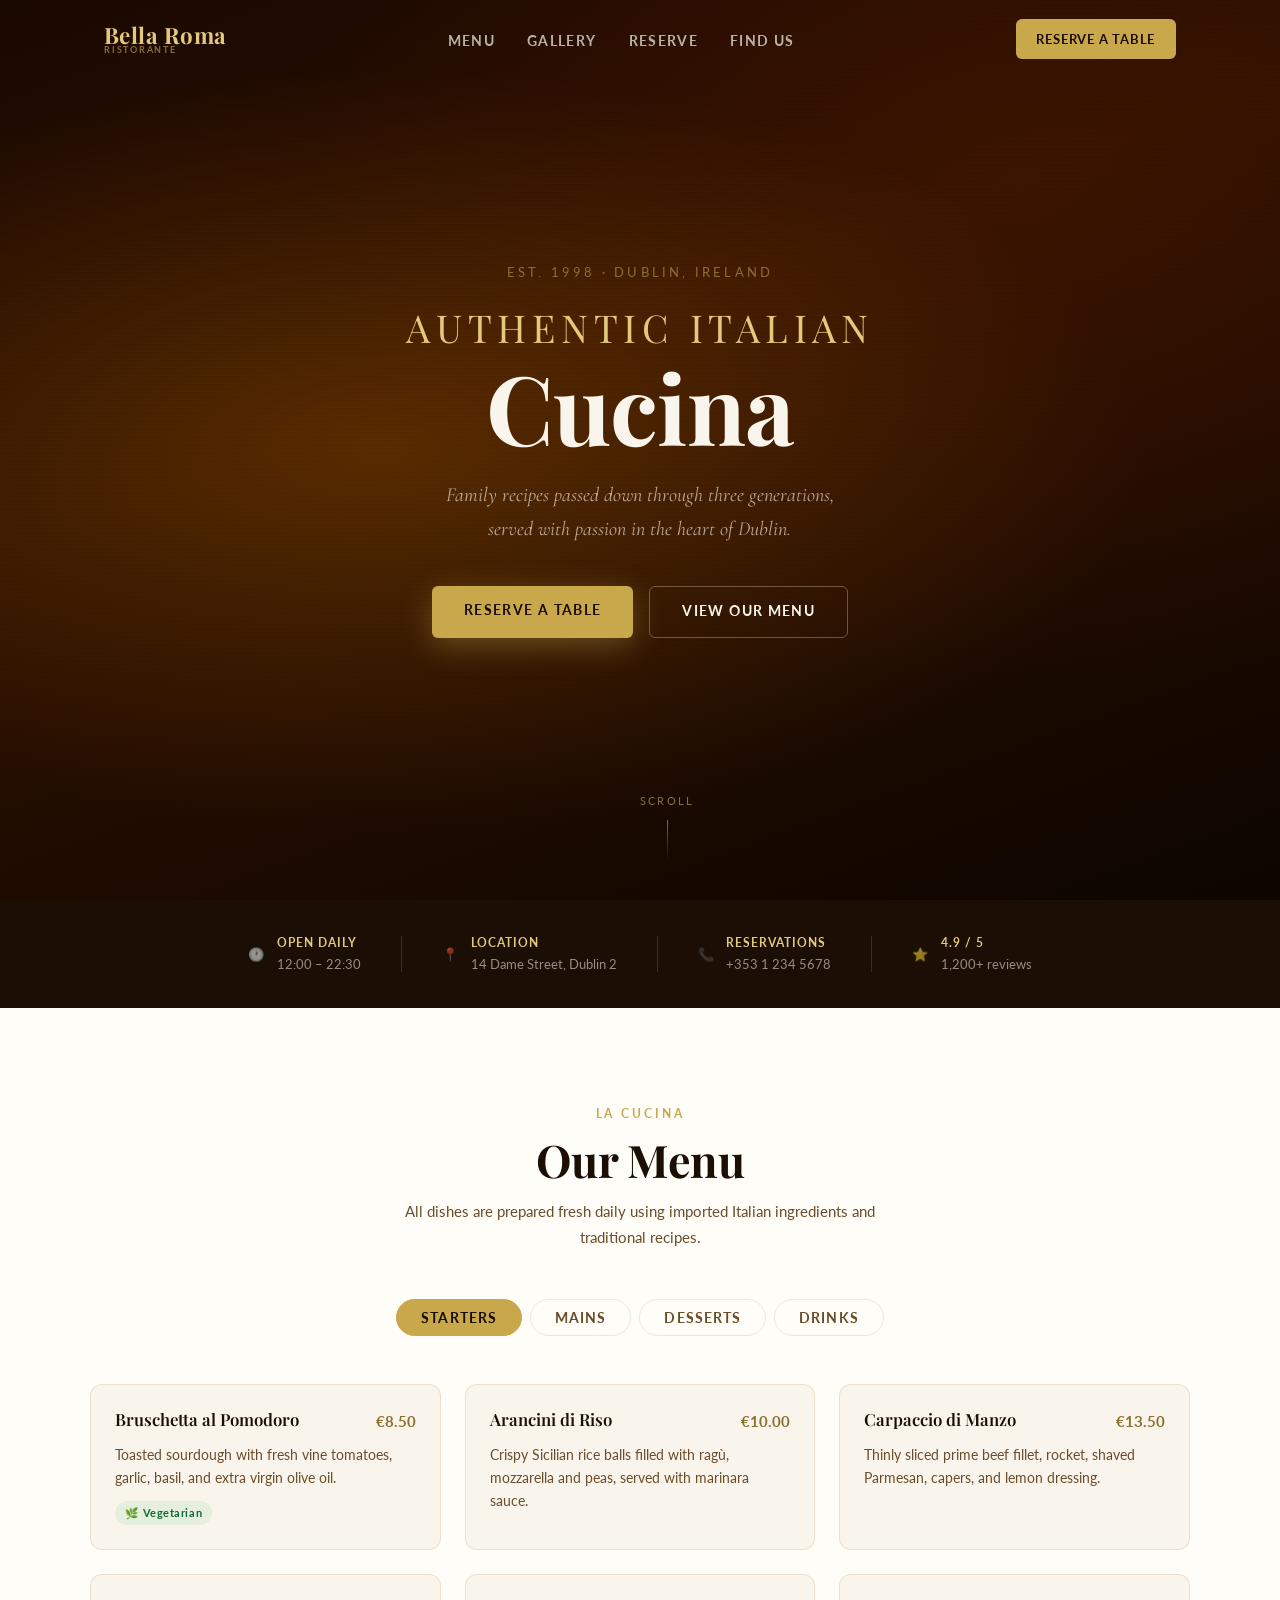
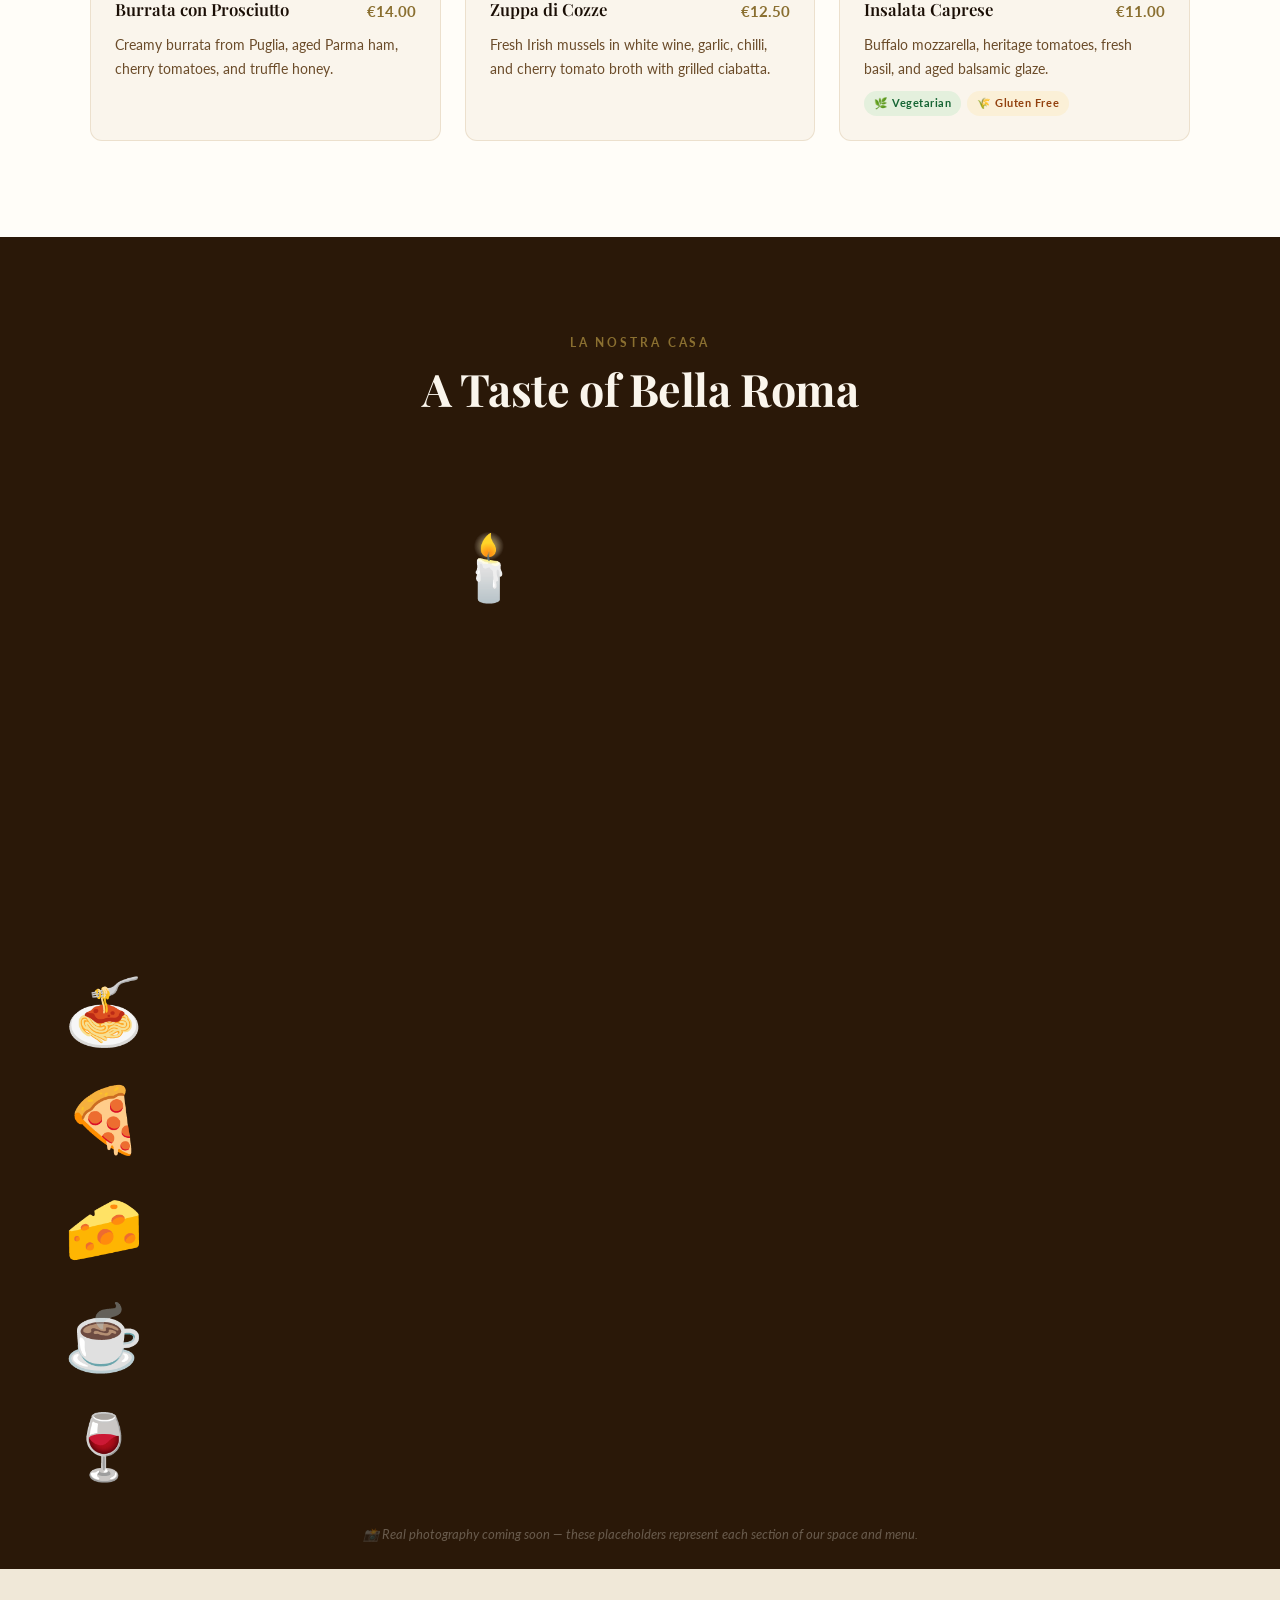
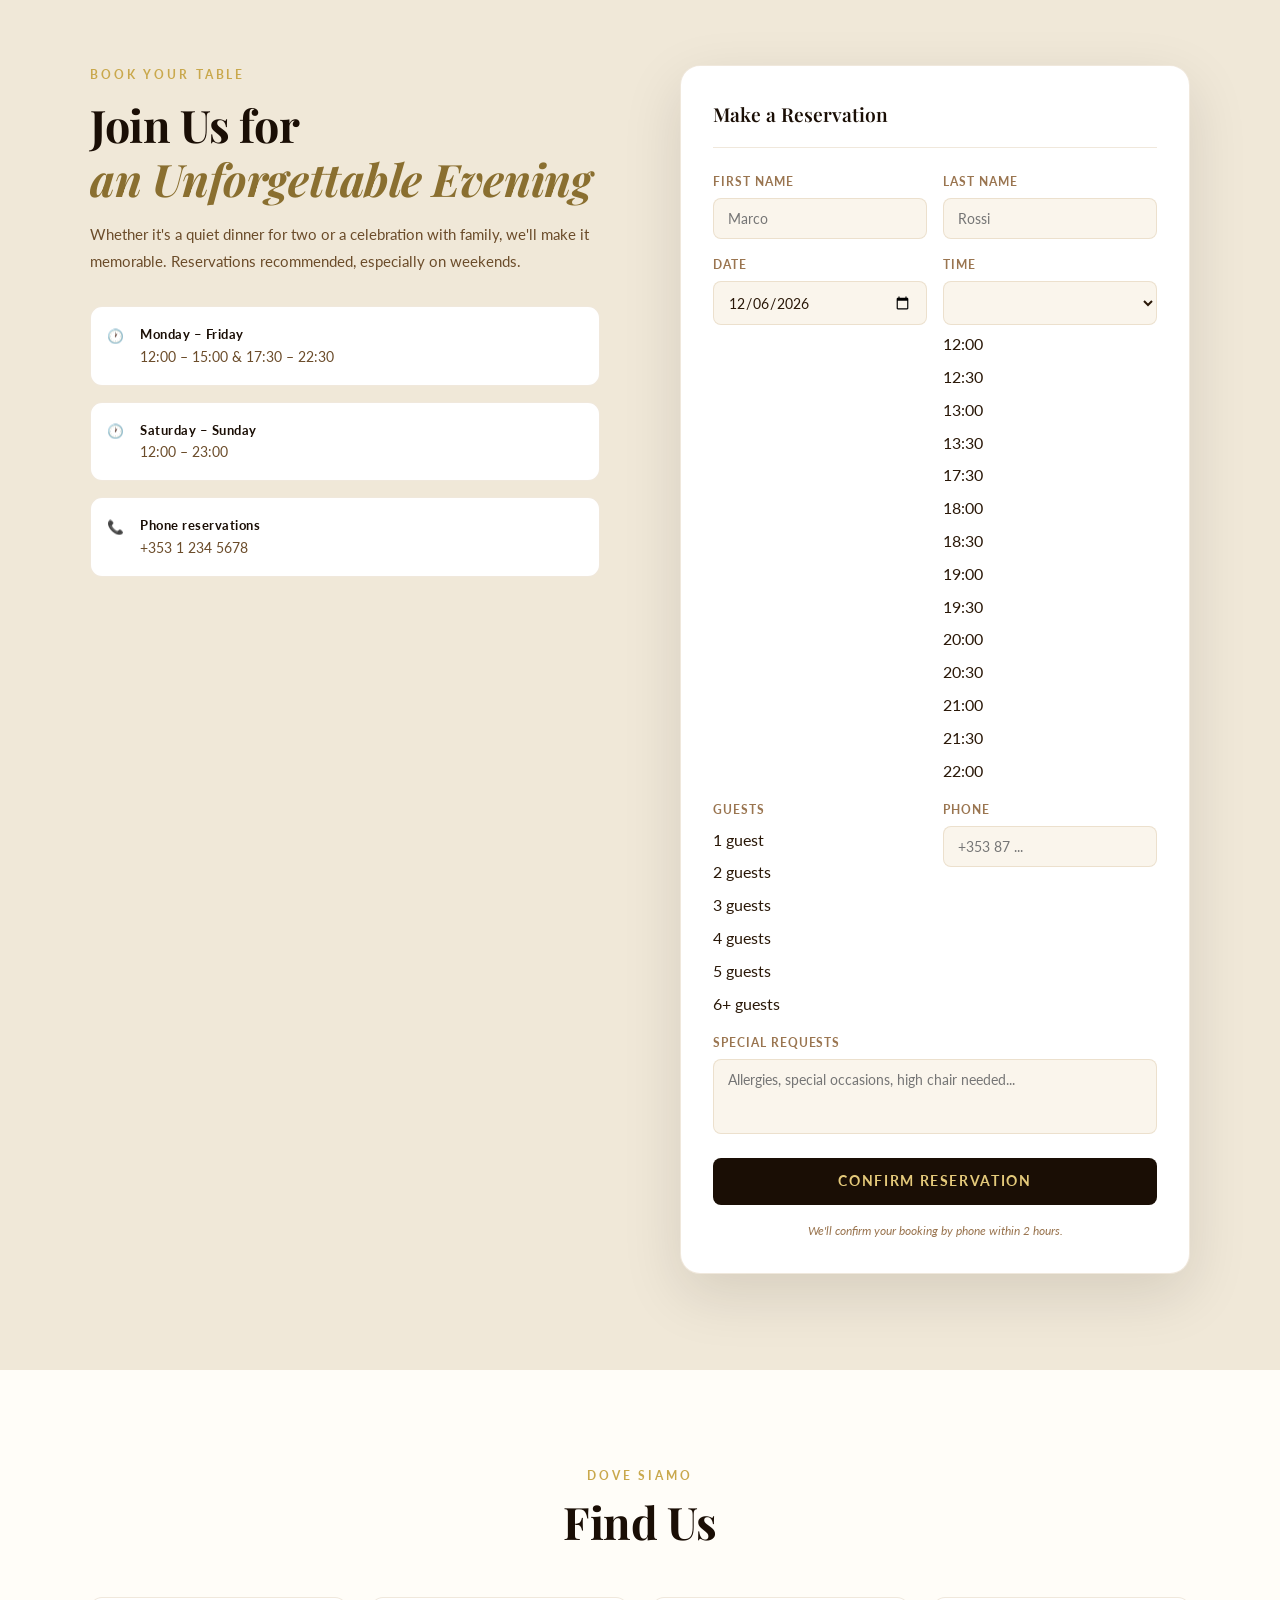
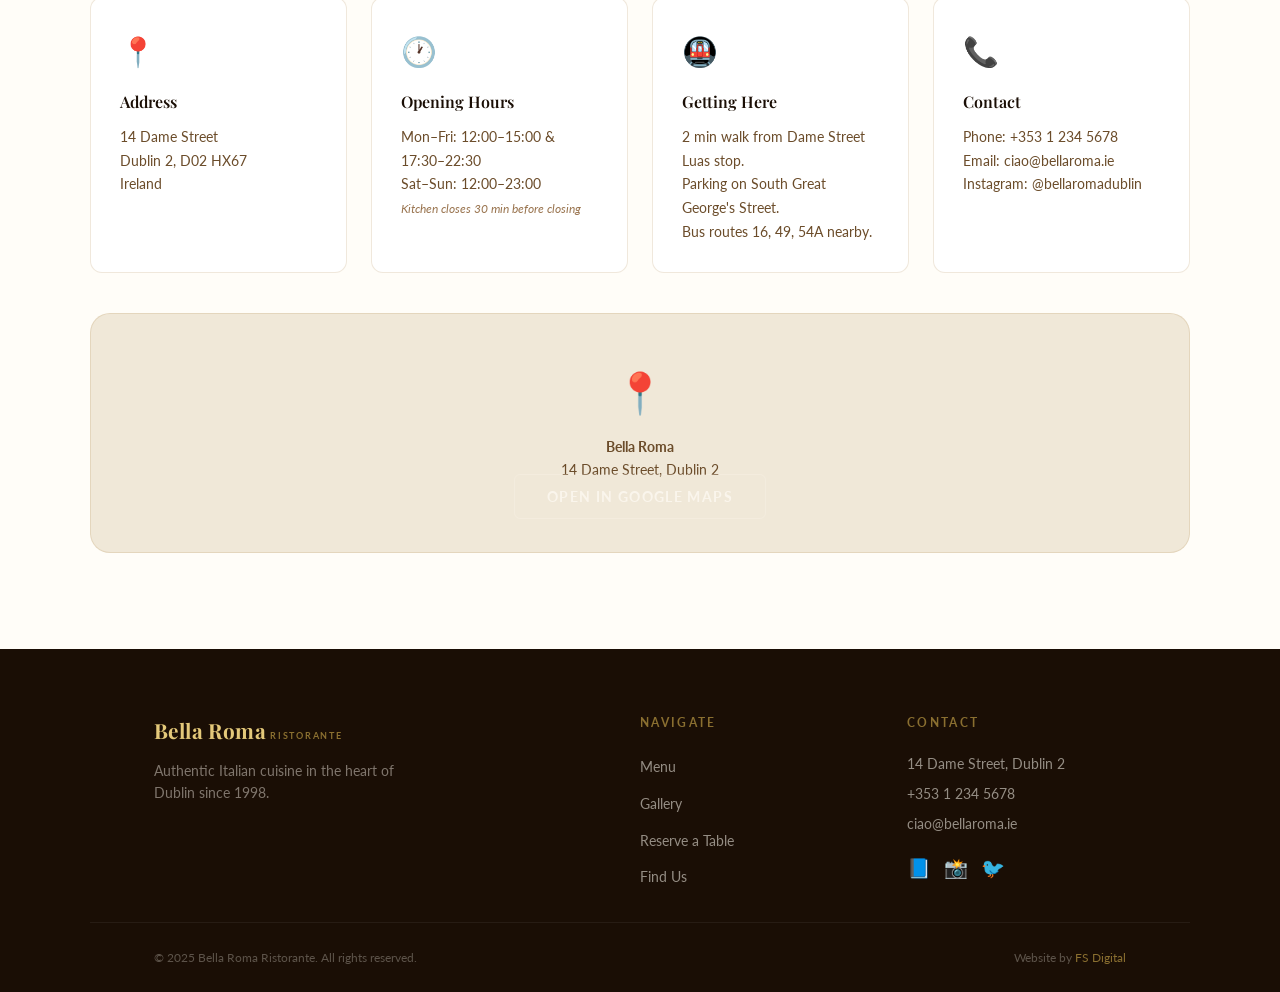
==== commit bc14f04c: "Feat: CSS Updates" ====
--- a/demos/bella-roma/index.html
+++ b/demos/bella-roma/index.html
@@ -295,31 +295,25 @@
       </div>
     </div>
     <div class="gallery-grid">
-      <div class="gallery-item gi-large reveal" style="background: linear-gradient(135deg,#3d1a00,#6b2f00)">
+      <div class="gallery-item gi-large reveal gallery-dining-room"></div>
         <div class="gallery-label">The dining room</div>
         <div class="gallery-emoji">🕯️</div>
       </div>
-      <div class="gallery-item reveal" style="background: linear-gradient(135deg,#1a0a00,#4a1800)">
+      <div class="gallery-item reveal gallery-carbonara"></div>
         <div class="gallery-label">Spaghetti Carbonara</div>
         <div class="gallery-emoji">🍝</div>
-      </div>
-      <div class="gallery-item reveal" style="background: linear-gradient(135deg,#2d0a0a,#6b1a1a)">
+      <div class="gallery-item reveal gallery-pizza"></div>
         <div class="gallery-label">Wood-fired pizza</div>
         <div class="gallery-emoji">🍕</div>
-      </div>
-      <div class="gallery-item reveal" style="background: linear-gradient(135deg,#0a1a0a,#1a3d1a)">
+      <div class="gallery-item reveal gallery-burrata"></div>
         <div class="gallery-label">Burrata & Prosciutto</div>
         <div class="gallery-emoji">🧀</div>
-      </div>
-      <div class="gallery-item gi-large reveal" style="background: linear-gradient(135deg,#1a1200,#3d2d00)">
+      <div class="gallery-item gi-large reveal gallery-tiramisu"></div>
         <div class="gallery-label">Tiramisù della casa</div>
         <div class="gallery-emoji">☕</div>
-      </div>
-      <div class="gallery-item reveal" style="background: linear-gradient(135deg,#0a0a2d,#1a1a4a)">
+      <div class="gallery-item reveal gallery-wine-cellar"></div>
         <div class="gallery-label">Our wine cellar</div>
         <div class="gallery-emoji">🍷</div>
-      </div>
-    </div>
     <p class="gallery-note reveal">📸 Real photography coming soon — these placeholders represent each section of our space and menu.</p>
   </section>
 
@@ -372,11 +366,11 @@
               <div class="form-row">
                 <div class="form-group">
                   <label>Date</label>
-                  <input type="date"/>
+                  <input type="date" title="Select reservation date" placeholder="YYYY-MM-DD"/>
                 </div>
                 <div class="form-group">
                   <label>Time</label>
-                  <select>
+                  <select title="Select reservation time"></select>
                     <option>12:00</option><option>12:30</option>
                     <option>13:00</option><option>13:30</option>
                     <option>17:30</option><option>18:00</option>
@@ -384,20 +378,18 @@
                     <option selected>19:30</option><option>20:00</option>
                     <option>20:30</option><option>21:00</option>
                     <option>21:30</option><option>22:00</option>
-                  </select>
+
                 </div>
               </div>
               <div class="form-row">
                 <div class="form-group">
                   <label>Guests</label>
-                  <select>
                     <option>1 guest</option>
                     <option>2 guests</option>
                     <option selected>3 guests</option>
                     <option>4 guests</option>
                     <option>5 guests</option>
                     <option>6+ guests</option>
-                  </select>
                 </div>
                 <div class="form-group">
                   <label>Phone</label>
@@ -458,7 +450,7 @@
         <div class="map-inner">
           <span class="map-pin">📍</span>
           <p><strong>Bella Roma</strong><br/>14 Dame Street, Dublin 2</p>
-          <a href="https://maps.google.com" target="_blank" class="btn-outline" style="margin-top:1rem;display:inline-block">Open in Google Maps</a>
+          <a href="https://maps.google.com" target="_blank" rel="noopener" class="btn-outline map-link">Open in Google Maps</a>
         </div>
       </div>
     </div>
@@ -495,7 +487,7 @@
     </div>
     <div class="footer-bottom">
       <p>© 2025 Bella Roma Ristorante. All rights reserved.</p>
-      <p class="footer-credit">Website by <a href="#">Donis Digital</a></p>
+      <p class="footer-credit">Website by <a href="https://fsteyerdigital.com/" target="_blank" rel="noreferrer noopener">FS Digital</a></p>
     </div>
   </footer>
 
